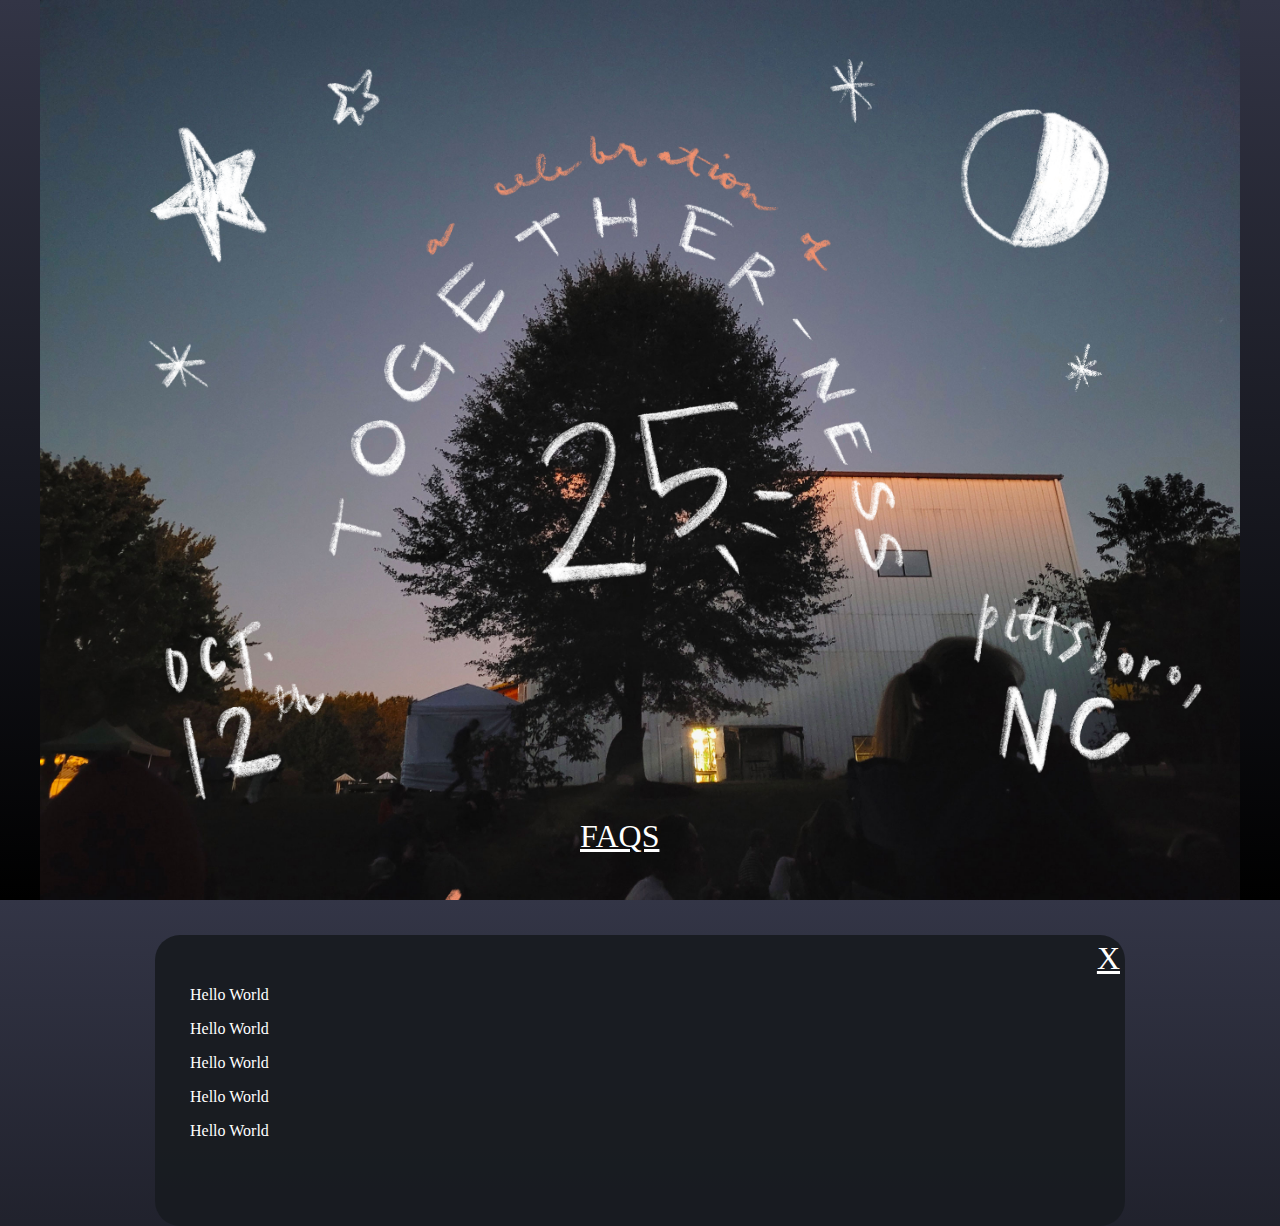
==== index.html @ 1de4e4ea "Started save the date build out" ====
<!DOCTYPE html>
<html lang="en">
	<head>
		<meta charset="UTF-8">
		<meta name="viewport" content="width=device-width, initial-scale=1.0">
		<meta http-equiv="X-UA-Compatible" content="ie=edge">
		<title>Togetherness 25</title>
		<link rel="stylesheet" href="css/togetherness25.css">
		<script src="js/jquery.js" type="text/javascript"></script>
		<script src="js/togetherness25.js" type="text/javascript"></script>
	</head>
	<body>
		<div class="hero">
			<img src="/images/togetherness.png" alt="A Celebration of Togetherness" class="hero__togetherness">
			<img src="/images/star-left-big.png" alt="Star" class="hero__star--left-big">
			<img src="/images/star-left-small-1.png" alt="Star" class="hero__star--left-small-1">
			<img src="/images/star-left-small-2.png" alt="Star" class="hero__star--left-small-2">
			<img src="/images/star-right-small-1.png" alt="Star" class="hero__star--right-small-1">
			<img src="/images/star-right-small-2.png" alt="Star" class="hero__star--right-small-2">
			<img src="/images/date.png" alt="Oct 12th" class="hero__date">
			<img src="/images/location.png" alt="Pittsboro, NC" class="hero__location">
			<div class="hero__moon">
				<img src="/images/moon.png" alt="Moon">
				<img src="/images/moon-pink.png" alt="Moon">
			</div>
			<div class="hero__two">
				<img src="/images/2.png" alt="2" class="hero__two__image">
				<img src="/images/2025.png" alt="2025" class="hero__two__hover">
			</div>
			<div class="hero__five">
				<img src="/images/5.png" alt="5" class="hero__five__image">
				<img src="/images/25-years.png" alt="25 Years" class="hero__five__hover">
			</div>
			<a href="#" class="hero__faqs">FAQS</a>
		</div>
		<div class="faqs">
			<a href="#" class="faqs__close">X</a>
			<p>Hello World</p>
			<p>Hello World</p>
			<p>Hello World</p>
			<p>Hello World</p>
			<p>Hello World</p>
		</div>
	</body>
</html>
---- css/togetherness25.css ----
.faqs{background:rgba(24,27,33,.95);border-radius:25px;bottom:-35px;color:#fff;left:50%;max-width:900px;padding:35px 35px 70px;position:absolute;transform:translate(-50%, 100%);transition:.2s all ease-out;width:80%}.faqs--active{transform:translate(-50%, 0%)}.faqs__close{color:#fff;font-size:2rem;position:absolute;right:5px;top:5px}.hero{aspect-ratio:3/2.25;background-image:url("/images/the-plant.jpg");background-position:top center;background-size:cover;margin:0 auto;max-height:100%;max-width:100%;position:relative}@media all and (max-width: 769px){.hero{left:50%;max-width:none;position:absolute;transform:translate(-48%, -13%);width:176%}}.hero__date{left:10.39%;top:69%;width:13.37%}.hero__faqs{bottom:5%;color:#fff;font-size:2rem;left:45%;position:absolute}.hero__five{left:49.75%;position:absolute;top:44.53%;width:13.05%}.hero__five:hover .hero__five__hover{display:block}.hero__five__hover{display:none;left:-67%;pointer-events:none;position:absolute;top:4px;width:206%}.hero__five__image{width:100%}.hero img{height:auto;position:absolute}.hero__location{left:77.8%;top:65.89%;width:19%}.hero__moon{left:76.67%;position:absolute;top:12.06%;width:12.39%}.hero__moon:hover img:last-of-type{display:block}.hero__moon img{width:100%}.hero__moon img:last-of-type{display:none;left:6px;position:relative;top:7px}.hero__star--left-big{animation:star-left-big .85s step-end infinite;left:9.16%;top:14.1%;width:9.77%}.hero__star--left-small-1{animation:star-left-small-one 2s step-end infinite;left:8.97%;top:37.89%;width:5.01%}.hero__star--left-small-2{animation:star-left-small-two 1.25s step-end infinite;left:23.91%;top:7.66%;width:4.4%}.hero__star--right-small-1{animation:star-right-small-one .85s step-end infinite;left:65.84%;top:6.54%;width:3.74%}.hero__star--right-small-2{animation:star-right-small-two .65s step-end infinite;left:85.39%;top:38.08%;width:3.2%}.hero__togetherness{position:absolute;left:24%;top:15%;width:48%}.hero__two{left:41.68%;position:absolute;top:46.85%;width:8.87%}.hero__two:hover .hero__two__hover{display:block}.hero__two__hover{display:none;left:-98%;position:absolute;top:-17px;width:290%;z-index:50}.hero__two__image{width:100%}@keyframes star-left-big{0%{transform:rotate(0deg)}50%{transform:rotate(12deg)}}@keyframes star-left-small-one{0%{transform:rotate(0deg)}25%{transform:rotate(-45deg)}50%{transform:rotate(-90deg)}75%{transform:rotate(-135deg)}100%{transform:rotate(-180deg)}}@keyframes star-left-small-two{0%{transform:rotate(0deg)}25%{transform:rotate(9deg)}50%{transform:rotate(0deg)}75%{transform:rotate(-14deg)}}@keyframes star-right-small-one{0%{transform:rotate(0deg)}25%{transform:rotate(15deg)}50%{transform:rotate(0deg)}75%{transform:rotate(-15deg)}}@keyframes star-right-small-two{0%{transform:rotate(0deg)}50%{transform:rotate(-7deg)}}body,html{height:100%;margin:0;overflow:hidden;padding:0;width:100%}body{background:linear-gradient(0deg, rgb(0, 0, 0) 0%, rgb(51, 53, 70) 100%)}
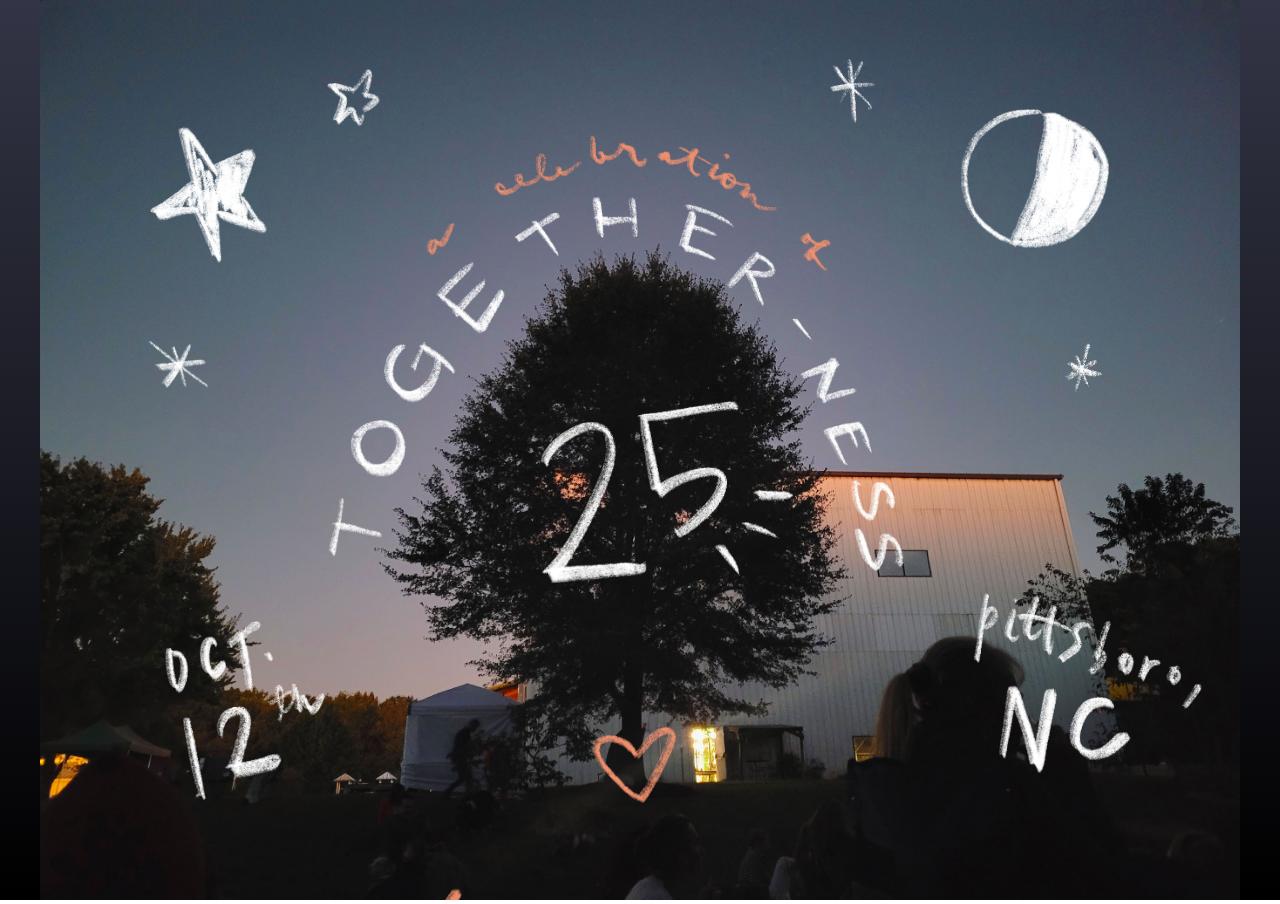
==== commit d654d6a7: "Initial build out" ====
--- a/index.html
+++ b/index.html
@@ -11,14 +11,18 @@
 	</head>
 	<body>
 		<div class="hero">
+			<img src="/images/the-plant.jpg" alt="The Plant" class="hero__background">
 			<img src="/images/togetherness.png" alt="A Celebration of Togetherness" class="hero__togetherness">
-			<img src="/images/star-left-big.png" alt="Star" class="hero__star--left-big">
 			<img src="/images/star-left-small-1.png" alt="Star" class="hero__star--left-small-1">
 			<img src="/images/star-left-small-2.png" alt="Star" class="hero__star--left-small-2">
 			<img src="/images/star-right-small-1.png" alt="Star" class="hero__star--right-small-1">
 			<img src="/images/star-right-small-2.png" alt="Star" class="hero__star--right-small-2">
 			<img src="/images/date.png" alt="Oct 12th" class="hero__date">
 			<img src="/images/location.png" alt="Pittsboro, NC" class="hero__location">
+			<div class="hero__star--left-big">
+				<img src="/images/star-left-big.png" alt="Star">
+				<img src="/images/star-left-big-hover.png" alt="Star">
+			</div>
 			<div class="hero__moon">
 				<img src="/images/moon.png" alt="Moon">
 				<img src="/images/moon-pink.png" alt="Moon">
@@ -31,15 +35,18 @@
 				<img src="/images/5.png" alt="5" class="hero__five__image">
 				<img src="/images/25-years.png" alt="25 Years" class="hero__five__hover">
 			</div>
-			<a href="#" class="hero__faqs">FAQS</a>
-		</div>
-		<div class="faqs">
-			<a href="#" class="faqs__close">X</a>
-			<p>Hello World</p>
-			<p>Hello World</p>
-			<p>Hello World</p>
-			<p>Hello World</p>
-			<p>Hello World</p>
+			<div class="info">
+				<div class="info__content">
+					<img src="/images/wait-what-is-this.png" alt="Wait, what is this?" class="info__content__title">
+					<p>Technically, this year marks 25 years of the two of us having partnered up. But really, this is about all of us! We may have hooked up with you since then, or maybe you’ve been with us for much longer. In any case — if, like us, you were just looking for an excuse to get together IRL and dance in a pre-fab box in the middle of nowhere, then LET THIS BE IT.</p>
+				</div>
+				<div class="info__heart">
+					<img src="/images/heart.png" alt="More Info">
+					<div class="info__heart__hover">
+						<img src="/images/heart-hover.png" alt="More Info">
+					</div>
+				</div>
+			</div>
 		</div>
 	</body>
 </html>--- a/css/togetherness25.css
+++ b/css/togetherness25.css
@@ -1 +1 @@
-.faqs{background:rgba(24,27,33,.95);border-radius:25px;bottom:-35px;color:#fff;left:50%;max-width:900px;padding:35px 35px 70px;position:absolute;transform:translate(-50%, 100%);transition:.2s all ease-out;width:80%}.faqs--active{transform:translate(-50%, 0%)}.faqs__close{color:#fff;font-size:2rem;position:absolute;right:5px;top:5px}.hero{aspect-ratio:3/2.25;background-image:url("/images/the-plant.jpg");background-position:top center;background-size:cover;margin:0 auto;max-height:100%;max-width:100%;position:relative}@media all and (max-width: 769px){.hero{left:50%;max-width:none;position:absolute;transform:translate(-48%, -13%);width:176%}}.hero__date{left:10.39%;top:69%;width:13.37%}.hero__faqs{bottom:5%;color:#fff;font-size:2rem;left:45%;position:absolute}.hero__five{left:49.75%;position:absolute;top:44.53%;width:13.05%}.hero__five:hover .hero__five__hover{display:block}.hero__five__hover{display:none;left:-67%;pointer-events:none;position:absolute;top:4px;width:206%}.hero__five__image{width:100%}.hero img{height:auto;position:absolute}.hero__location{left:77.8%;top:65.89%;width:19%}.hero__moon{left:76.67%;position:absolute;top:12.06%;width:12.39%}.hero__moon:hover img:last-of-type{display:block}.hero__moon img{width:100%}.hero__moon img:last-of-type{display:none;left:6px;position:relative;top:7px}.hero__star--left-big{animation:star-left-big .85s step-end infinite;left:9.16%;top:14.1%;width:9.77%}.hero__star--left-small-1{animation:star-left-small-one 2s step-end infinite;left:8.97%;top:37.89%;width:5.01%}.hero__star--left-small-2{animation:star-left-small-two 1.25s step-end infinite;left:23.91%;top:7.66%;width:4.4%}.hero__star--right-small-1{animation:star-right-small-one .85s step-end infinite;left:65.84%;top:6.54%;width:3.74%}.hero__star--right-small-2{animation:star-right-small-two .65s step-end infinite;left:85.39%;top:38.08%;width:3.2%}.hero__togetherness{position:absolute;left:24%;top:15%;width:48%}.hero__two{left:41.68%;position:absolute;top:46.85%;width:8.87%}.hero__two:hover .hero__two__hover{display:block}.hero__two__hover{display:none;left:-98%;position:absolute;top:-17px;width:290%;z-index:50}.hero__two__image{width:100%}@keyframes star-left-big{0%{transform:rotate(0deg)}50%{transform:rotate(12deg)}}@keyframes star-left-small-one{0%{transform:rotate(0deg)}25%{transform:rotate(-45deg)}50%{transform:rotate(-90deg)}75%{transform:rotate(-135deg)}100%{transform:rotate(-180deg)}}@keyframes star-left-small-two{0%{transform:rotate(0deg)}25%{transform:rotate(9deg)}50%{transform:rotate(0deg)}75%{transform:rotate(-14deg)}}@keyframes star-right-small-one{0%{transform:rotate(0deg)}25%{transform:rotate(15deg)}50%{transform:rotate(0deg)}75%{transform:rotate(-15deg)}}@keyframes star-right-small-two{0%{transform:rotate(0deg)}50%{transform:rotate(-7deg)}}body,html{height:100%;margin:0;overflow:hidden;padding:0;width:100%}body{background:linear-gradient(0deg, rgb(0, 0, 0) 0%, rgb(51, 53, 70) 100%)}
+@import"https://fonts.googleapis.com/css2?family=Source+Sans+3:ital,wght@0,300;1,300&display=swap";.hero{aspect-ratio:3/2.25;margin:0 auto;max-height:100%;max-width:100%;position:relative;top:50%;transform:translateY(-50%)}@media all and (max-width: 1024px){.hero{aspect-ratio:unset;overflow:hidden;transform:none;width:100%}}.hero__background{height:100%;object-fit:cover;position:relative;width:100%}@media all and (max-width: 1024px){.hero__background{margin:-15% 0 0 -40%;position:relative;width:187%}}.hero__date{left:10.39%;position:absolute;top:69%;width:13.37%}@media all and (max-width: 1024px){.hero__date{left:9.39%;top:49%;width:24%}}@media all and (max-width: 769px){.hero__date{top:39%}}@media all and (max-width: 400px){.hero__date{top:35%}}.hero__faqs{bottom:5%;color:#fff;font-size:2rem;left:45%;position:absolute}.hero__five{left:49.75%;position:absolute;top:44.53%;width:13.05%}@media all and (max-width: 1024px){.hero__five{left:52%;top:29%;width:18%}}@media all and (max-width: 769px){.hero__five{top:24%}}@media all and (max-width: 400px){.hero__five{top:20.3%}}.hero__five:hover .hero__five__hover{display:block}.hero__five__hover{display:none;left:-67%;pointer-events:none;position:absolute;top:4px;width:206%}@media all and (max-width: 1024px){.hero__five__hover{animation:five 4s step-end infinite;display:block;visibility:hidden}}@media all and (max-width: 400px){.hero__five__hover{top:3.5%}}.hero__five__image{width:100%}.hero img{height:auto}.hero__location{left:77.8%;position:absolute;top:65.89%;width:19%}@media all and (max-width: 1024px){.hero__location{left:61.8%;top:48.89%;width:32%}}@media all and (max-width: 769px){.hero__location{top:39.89%}}@media all and (max-width: 400px){.hero__location{top:34.89%}}.hero__moon{left:76.67%;position:absolute;top:12.06%;width:12.39%}@media all and (max-width: 1024px){.hero__moon{left:82%;top:4%}}.hero__moon:hover img:last-of-type{display:block}.hero__moon img{position:absolute;width:100%}.hero__moon img:last-of-type{display:none;left:6px;position:relative;top:7px}.hero__star{position:absolute}.hero__star--left-big{animation:star-left-big .85s step-end infinite;left:9.16%;position:absolute;top:14.1%;width:9.77%}@media all and (max-width: 1024px){.hero__star--left-big{left:6%;top:4.1%;width:9.5%}}.hero__star--left-big img{width:100%}.hero__star--left-big img:last-of-type{display:none;left:6px;position:relative;top:-37px}.hero__star--left-small-1{animation:star-left-small-one 2s step-end infinite;left:8.97%;position:absolute;top:37.89%;width:5.01%}@media all and (max-width: 1024px){.hero__star--left-small-1{left:4%;top:13%;width:7%}}.hero__star--left-small-2{animation:star-left-small-two 1.25s step-end infinite;left:23.91%;position:absolute;top:7.66%;width:4.4%}@media all and (max-width: 1024px){.hero__star--left-small-2{left:21%;top:2%}}.hero__star--right-small-1{animation:star-right-small-one .85s step-end infinite;left:65.84%;position:absolute;top:6.54%;width:3.74%}@media all and (max-width: 1024px){.hero__star--right-small-1{left:74%;top:2%}}.hero__star--right-small-2{animation:star-right-small-two .65s step-end infinite;left:85.39%;position:absolute;top:38.08%;width:3.2%}@media all and (max-width: 1024px){.hero__star--right-small-2{left:88%;top:13%;width:5%}}.hero__togetherness{position:absolute;left:24%;top:15%;width:48%}@media all and (max-width: 1024px){.hero__togetherness{left:7%;top:2%;width:85%}}.hero__two{left:41.68%;position:absolute;top:46.85%;width:8.87%}@media all and (max-width: 1024px){.hero__two{left:40%;top:30.3%;width:12%}}@media all and (max-width: 769px){.hero__two{top:25.3%}}@media all and (max-width: 400px){.hero__two{top:21.3%}}.hero__two:hover .hero__two__hover{display:block}.hero__two__hover{display:none;left:-98%;position:absolute;top:-17px;width:290%;z-index:50}@media all and (max-width: 1024px){.hero__two__hover{animation:two 4s step-end infinite;display:block;visibility:hidden;top:-11%}}.hero__two__image{width:100%}@keyframes star-left-big{0%{transform:rotate(0deg)}50%{transform:rotate(12deg)}}@keyframes star-left-small-one{0%{transform:rotate(0deg)}25%{transform:rotate(-45deg)}50%{transform:rotate(-90deg)}75%{transform:rotate(-135deg)}100%{transform:rotate(-180deg)}}@keyframes star-left-small-two{0%{transform:rotate(0deg)}25%{transform:rotate(9deg)}50%{transform:rotate(0deg)}75%{transform:rotate(-14deg)}}@keyframes star-right-small-one{0%{transform:rotate(0deg)}25%{transform:rotate(15deg)}50%{transform:rotate(0deg)}75%{transform:rotate(-15deg)}}@keyframes star-right-small-two{0%{transform:rotate(0deg)}50%{transform:rotate(-7deg)}}@keyframes five{0%{visibility:hidden}25%{visibility:visible}50%{visibility:hidden}}@keyframes two{0%{visibility:hidden}75%{visibility:visible}}.info{background:rgba(24,27,33,0);border-radius:25px;bottom:7%;color:#fff;left:49.5%;max-width:500px;overflow:hidden;padding:30px;position:absolute;transform:translate(-50%, 0%);transition:.2s all ease-out;width:80%}@media all and (max-width: 1024px){.info{background:linear-gradient(0deg, rgb(13, 13, 13) 95%, rgba(13, 13, 13, 0) 100%);border-radius:0;margin:-34px 0 0;max-width:100%;position:relative;width:calc(100% - 60px)}}.info--active{background:rgba(24,27,33,.95)}.info--active .info__content{max-height:500px}.info--active .info__heart__hover{max-height:100px}.info__content{max-height:0;overflow:hidden;transition:.2s all ease-out}@media all and (max-width: 1024px){.info__content{max-height:1000px}}.info__content p{font-family:"Source Sans 3",Helvetica,Arial,sans-serif;font-size:1.125rem;font-weight:300;line-height:2rem;text-align:center}@media all and (max-width: 1024px){.info__content p{margin:20px auto 35px;max-width:500px}}.info__content__title{display:block;margin:0 auto;width:90%}@media all and (max-width: 1024px){.info__content__title{max-width:500px;width:100%}}.info__content img{position:relative}.info__heart{cursor:pointer;margin:0 auto;position:relative;width:17%}@media all and (max-width: 1024px){.info__heart{width:85px}}.info__heart:hover .info__heart__hover{max-height:100px}.info__heart__hover{max-height:0;overflow:hidden;pointer-events:none;position:absolute;top:0;transition:.2s all ease-out}@media all and (max-width: 1024px){.info__heart__hover{max-height:100px}}.info__heart img{position:relative;width:100%}body,html{height:100%;margin:0;overflow:hidden;padding:0;width:100%}@media all and (max-width: 1024px){body,html{height:auto;overflow:unset}}body{background:linear-gradient(0deg, rgb(0, 0, 0) 0%, rgb(51, 53, 70) 100%)}@media all and (max-width: 1024px){body{background:#0d0d0d}}
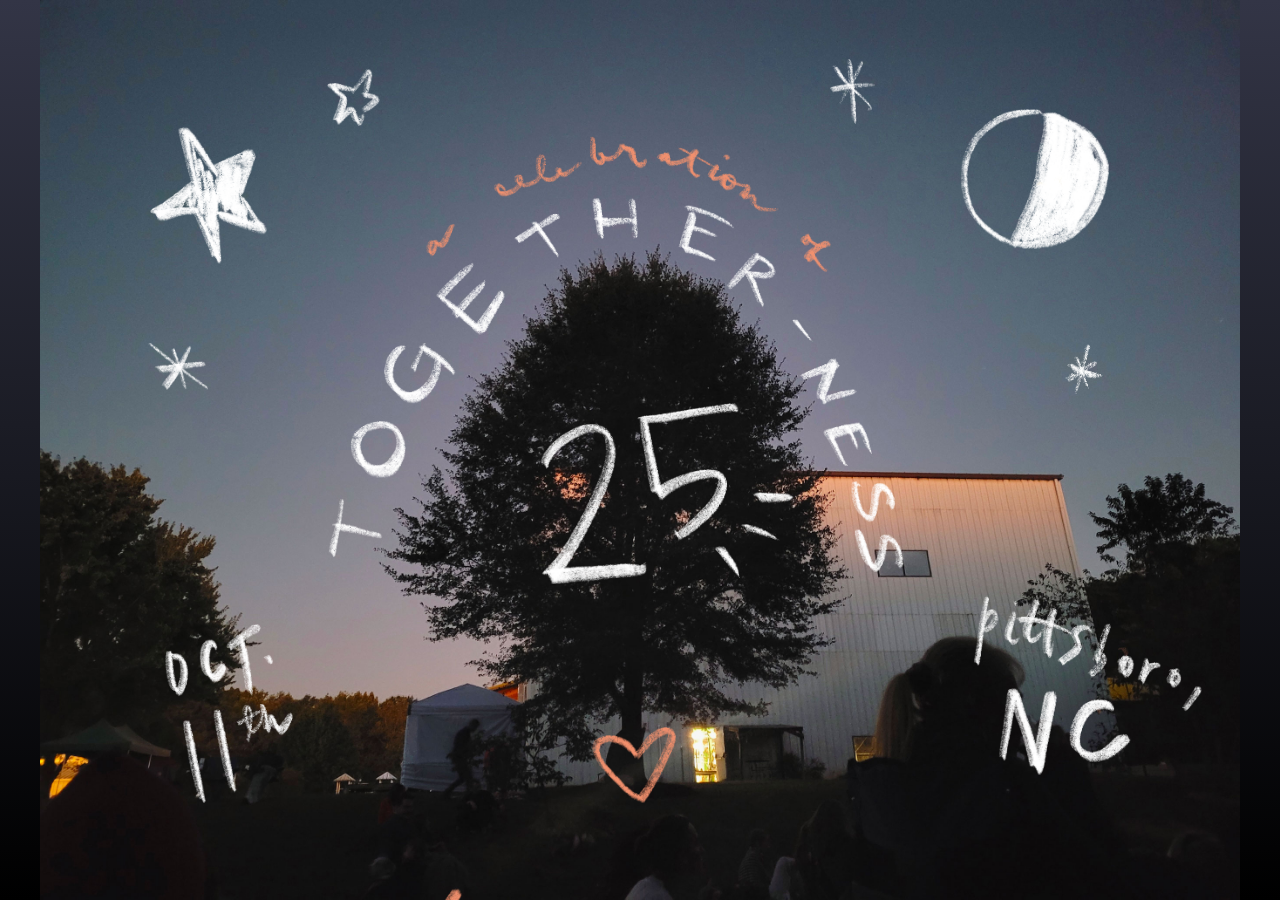
==== commit 4eacde4b: "Finished save the date" ====
--- a/index.html
+++ b/index.html
@@ -5,35 +5,42 @@
 		<meta name="viewport" content="width=device-width, initial-scale=1.0">
 		<meta http-equiv="X-UA-Compatible" content="ie=edge">
 		<title>Togetherness 25</title>
+		<link rel="icon" type="image/png" href="/images/favicon-96x96.png" sizes="96x96" />
+		<link rel="icon" type="image/svg+xml" href="/images/favicon.svg" />
+		<link rel="shortcut icon" href="/images/favicon.ico" />
+		<link rel="apple-touch-icon" sizes="180x180" href="/images/apple-touch-icon.png" />
+		<link rel="manifest" href="/site.webmanifest" />
 		<link rel="stylesheet" href="css/togetherness25.css">
 		<script src="js/jquery.js" type="text/javascript"></script>
 		<script src="js/togetherness25.js" type="text/javascript"></script>
 	</head>
 	<body>
-		<div class="hero">
-			<img src="/images/the-plant.jpg" alt="The Plant" class="hero__background">
-			<img src="/images/togetherness.png" alt="A Celebration of Togetherness" class="hero__togetherness">
-			<img src="/images/star-left-small-1.png" alt="Star" class="hero__star--left-small-1">
-			<img src="/images/star-left-small-2.png" alt="Star" class="hero__star--left-small-2">
-			<img src="/images/star-right-small-1.png" alt="Star" class="hero__star--right-small-1">
-			<img src="/images/star-right-small-2.png" alt="Star" class="hero__star--right-small-2">
-			<img src="/images/date.png" alt="Oct 12th" class="hero__date">
-			<img src="/images/location.png" alt="Pittsboro, NC" class="hero__location">
-			<div class="hero__star--left-big">
-				<img src="/images/star-left-big.png" alt="Star">
-				<img src="/images/star-left-big-hover.png" alt="Star">
-			</div>
-			<div class="hero__moon">
-				<img src="/images/moon.png" alt="Moon">
-				<img src="/images/moon-pink.png" alt="Moon">
-			</div>
-			<div class="hero__two">
-				<img src="/images/2.png" alt="2" class="hero__two__image">
-				<img src="/images/2025.png" alt="2025" class="hero__two__hover">
-			</div>
-			<div class="hero__five">
-				<img src="/images/5.png" alt="5" class="hero__five__image">
-				<img src="/images/25-years.png" alt="25 Years" class="hero__five__hover">
+		<main>
+			<div class="hero">
+				<img src="/images/the-plant.jpg" alt="The Plant" class="hero__background">
+				<img src="/images/togetherness.png" alt="A Celebration of Togetherness" class="hero__togetherness">
+				<img src="/images/star-left-small-1.png" alt="Star" class="hero__star--left-small-1">
+				<img src="/images/star-left-small-2.png" alt="Star" class="hero__star--left-small-2">
+				<img src="/images/star-right-small-1.png" alt="Star" class="hero__star--right-small-1">
+				<img src="/images/star-right-small-2.png" alt="Star" class="hero__star--right-small-2">
+				<img src="/images/date.png" alt="Oct 12th" class="hero__date">
+				<img src="/images/location.png" alt="Pittsboro, NC" class="hero__location">
+				<div class="hero__star--left-big">
+					<img src="/images/star-left-big.png" alt="Star">
+					<img src="/images/star-left-big-hover.png" alt="Star">
+				</div>
+				<div class="hero__moon">
+					<img src="/images/moon.png" alt="Moon">
+					<img src="/images/moon-pink.png" alt="Moon">
+				</div>
+				<div class="hero__two">
+					<img src="/images/2.png" alt="2" class="hero__two__image">
+					<img src="/images/2025.png" alt="2025" class="hero__two__hover">
+				</div>
+				<div class="hero__five">
+					<img src="/images/5.png" alt="5" class="hero__five__image">
+					<img src="/images/25-years.png" alt="25 Years" class="hero__five__hover">
+				</div>
 			</div>
 			<div class="info">
 				<div class="info__content">
@@ -47,6 +54,6 @@
 					</div>
 				</div>
 			</div>
-		</div>
+		</main>
 	</body>
 </html>--- a/css/togetherness25.css
+++ b/css/togetherness25.css
@@ -1 +1 @@
-@import"https://fonts.googleapis.com/css2?family=Source+Sans+3:ital,wght@0,300;1,300&display=swap";.hero{aspect-ratio:3/2.25;margin:0 auto;max-height:100%;max-width:100%;position:relative;top:50%;transform:translateY(-50%)}@media all and (max-width: 1024px){.hero{aspect-ratio:unset;overflow:hidden;transform:none;width:100%}}.hero__background{height:100%;object-fit:cover;position:relative;width:100%}@media all and (max-width: 1024px){.hero__background{margin:-15% 0 0 -40%;position:relative;width:187%}}.hero__date{left:10.39%;position:absolute;top:69%;width:13.37%}@media all and (max-width: 1024px){.hero__date{left:9.39%;top:49%;width:24%}}@media all and (max-width: 769px){.hero__date{top:39%}}@media all and (max-width: 400px){.hero__date{top:35%}}.hero__faqs{bottom:5%;color:#fff;font-size:2rem;left:45%;position:absolute}.hero__five{left:49.75%;position:absolute;top:44.53%;width:13.05%}@media all and (max-width: 1024px){.hero__five{left:52%;top:29%;width:18%}}@media all and (max-width: 769px){.hero__five{top:24%}}@media all and (max-width: 400px){.hero__five{top:20.3%}}.hero__five:hover .hero__five__hover{display:block}.hero__five__hover{display:none;left:-67%;pointer-events:none;position:absolute;top:4px;width:206%}@media all and (max-width: 1024px){.hero__five__hover{animation:five 4s step-end infinite;display:block;visibility:hidden}}@media all and (max-width: 400px){.hero__five__hover{top:3.5%}}.hero__five__image{width:100%}.hero img{height:auto}.hero__location{left:77.8%;position:absolute;top:65.89%;width:19%}@media all and (max-width: 1024px){.hero__location{left:61.8%;top:48.89%;width:32%}}@media all and (max-width: 769px){.hero__location{top:39.89%}}@media all and (max-width: 400px){.hero__location{top:34.89%}}.hero__moon{left:76.67%;position:absolute;top:12.06%;width:12.39%}@media all and (max-width: 1024px){.hero__moon{left:82%;top:4%}}.hero__moon:hover img:last-of-type{display:block}.hero__moon img{position:absolute;width:100%}.hero__moon img:last-of-type{display:none;left:6px;position:relative;top:7px}.hero__star{position:absolute}.hero__star--left-big{animation:star-left-big .85s step-end infinite;left:9.16%;position:absolute;top:14.1%;width:9.77%}@media all and (max-width: 1024px){.hero__star--left-big{left:6%;top:4.1%;width:9.5%}}.hero__star--left-big img{width:100%}.hero__star--left-big img:last-of-type{display:none;left:6px;position:relative;top:-37px}.hero__star--left-small-1{animation:star-left-small-one 2s step-end infinite;left:8.97%;position:absolute;top:37.89%;width:5.01%}@media all and (max-width: 1024px){.hero__star--left-small-1{left:4%;top:13%;width:7%}}.hero__star--left-small-2{animation:star-left-small-two 1.25s step-end infinite;left:23.91%;position:absolute;top:7.66%;width:4.4%}@media all and (max-width: 1024px){.hero__star--left-small-2{left:21%;top:2%}}.hero__star--right-small-1{animation:star-right-small-one .85s step-end infinite;left:65.84%;position:absolute;top:6.54%;width:3.74%}@media all and (max-width: 1024px){.hero__star--right-small-1{left:74%;top:2%}}.hero__star--right-small-2{animation:star-right-small-two .65s step-end infinite;left:85.39%;position:absolute;top:38.08%;width:3.2%}@media all and (max-width: 1024px){.hero__star--right-small-2{left:88%;top:13%;width:5%}}.hero__togetherness{position:absolute;left:24%;top:15%;width:48%}@media all and (max-width: 1024px){.hero__togetherness{left:7%;top:2%;width:85%}}.hero__two{left:41.68%;position:absolute;top:46.85%;width:8.87%}@media all and (max-width: 1024px){.hero__two{left:40%;top:30.3%;width:12%}}@media all and (max-width: 769px){.hero__two{top:25.3%}}@media all and (max-width: 400px){.hero__two{top:21.3%}}.hero__two:hover .hero__two__hover{display:block}.hero__two__hover{display:none;left:-98%;position:absolute;top:-17px;width:290%;z-index:50}@media all and (max-width: 1024px){.hero__two__hover{animation:two 4s step-end infinite;display:block;visibility:hidden;top:-11%}}.hero__two__image{width:100%}@keyframes star-left-big{0%{transform:rotate(0deg)}50%{transform:rotate(12deg)}}@keyframes star-left-small-one{0%{transform:rotate(0deg)}25%{transform:rotate(-45deg)}50%{transform:rotate(-90deg)}75%{transform:rotate(-135deg)}100%{transform:rotate(-180deg)}}@keyframes star-left-small-two{0%{transform:rotate(0deg)}25%{transform:rotate(9deg)}50%{transform:rotate(0deg)}75%{transform:rotate(-14deg)}}@keyframes star-right-small-one{0%{transform:rotate(0deg)}25%{transform:rotate(15deg)}50%{transform:rotate(0deg)}75%{transform:rotate(-15deg)}}@keyframes star-right-small-two{0%{transform:rotate(0deg)}50%{transform:rotate(-7deg)}}@keyframes five{0%{visibility:hidden}25%{visibility:visible}50%{visibility:hidden}}@keyframes two{0%{visibility:hidden}75%{visibility:visible}}.info{background:rgba(24,27,33,0);border-radius:25px;bottom:7%;color:#fff;left:49.5%;max-width:500px;overflow:hidden;padding:30px;position:absolute;transform:translate(-50%, 0%);transition:.2s all ease-out;width:80%}@media all and (max-width: 1024px){.info{background:linear-gradient(0deg, rgb(13, 13, 13) 95%, rgba(13, 13, 13, 0) 100%);border-radius:0;margin:-34px 0 0;max-width:100%;position:relative;width:calc(100% - 60px)}}.info--active{background:rgba(24,27,33,.95)}.info--active .info__content{max-height:500px}.info--active .info__heart__hover{max-height:100px}.info__content{max-height:0;overflow:hidden;transition:.2s all ease-out}@media all and (max-width: 1024px){.info__content{max-height:1000px}}.info__content p{font-family:"Source Sans 3",Helvetica,Arial,sans-serif;font-size:1.125rem;font-weight:300;line-height:2rem;text-align:center}@media all and (max-width: 1024px){.info__content p{margin:20px auto 35px;max-width:500px}}.info__content__title{display:block;margin:0 auto;width:90%}@media all and (max-width: 1024px){.info__content__title{max-width:500px;width:100%}}.info__content img{position:relative}.info__heart{cursor:pointer;margin:0 auto;position:relative;width:17%}@media all and (max-width: 1024px){.info__heart{width:85px}}.info__heart:hover .info__heart__hover{max-height:100px}.info__heart__hover{max-height:0;overflow:hidden;pointer-events:none;position:absolute;top:0;transition:.2s all ease-out}@media all and (max-width: 1024px){.info__heart__hover{max-height:100px}}.info__heart img{position:relative;width:100%}body,html{height:100%;margin:0;overflow:hidden;padding:0;width:100%}@media all and (max-width: 1024px){body,html{height:auto;overflow:unset}}body{background:linear-gradient(0deg, rgb(0, 0, 0) 0%, rgb(51, 53, 70) 100%)}@media all and (max-width: 1024px){body{background:#0d0d0d}}
+@import"https://fonts.googleapis.com/css2?family=Source+Sans+3:ital,wght@0,300;1,300&display=swap";.hero{position:relative}.hero__background{height:100%;object-fit:cover;position:relative;width:100%}@media all and (max-width: 1023px){.hero__background{margin:-15% 0 0 -40%;position:relative;width:187%}}.hero__date{left:10.39%;position:absolute;top:69%;width:13.37%}@media all and (max-width: 1023px){.hero__date{left:9.39%;top:71%;width:24%}}.hero__faqs{bottom:5%;color:#fff;font-size:2rem;left:45%;position:absolute}.hero__five{left:49.75%;position:absolute;top:44.53%;width:13.05%}@media all and (max-width: 1023px){.hero__five{left:52%;top:39%;width:18%}}.hero__five:hover .hero__five__hover{display:block}.hero__five__hover{display:none;left:-67%;pointer-events:none;position:absolute;top:4px;width:206%}@media all and (max-width: 1023px){.hero__five__hover{animation:five 4s step-end infinite;display:block;top:1%;visibility:hidden}}.hero__five__image{width:100%}.hero img{height:auto}.hero__location{left:77.8%;position:absolute;top:65.89%;width:19%}@media all and (max-width: 1023px){.hero__location{left:61.8%;top:69.89%;width:32%}}.hero__moon{left:76.67%;position:absolute;top:12.06%;width:12.39%}@media all and (max-width: 1023px){.hero__moon{left:83%;top:6%}}.hero__moon:hover img:last-of-type{display:block}.hero__moon img{position:absolute;width:100%}.hero__moon img:last-of-type{display:none;left:6px;position:relative;top:7px}.hero__star{position:absolute}.hero__star--left-big{animation:star-left-big .85s step-end infinite;left:9.16%;position:absolute;top:14.1%;width:9.77%}@media all and (max-width: 1023px){.hero__star--left-big{left:6%;top:9.1%;width:9.5%}}.hero__star--left-big img{width:100%}.hero__star--left-big img:last-of-type{display:none;left:6px;position:relative;top:-37px}.hero__star--left-small-1{animation:star-left-small-one 2s step-end infinite;left:8.97%;position:absolute;top:37.89%;width:5.01%}@media all and (max-width: 1023px){.hero__star--left-small-1{left:4%;top:25%;width:7%}}.hero__star--left-small-2{animation:star-left-small-two 1.25s step-end infinite;left:23.91%;position:absolute;top:7.66%;width:4.4%}@media all and (max-width: 1023px){.hero__star--left-small-2{left:21%;top:3%}}.hero__star--right-small-1{animation:star-right-small-one .85s step-end infinite;left:65.84%;position:absolute;top:6.54%;width:3.74%}@media all and (max-width: 1023px){.hero__star--right-small-1{left:75%;top:3%}}.hero__star--right-small-2{animation:star-right-small-two .65s step-end infinite;left:85.39%;position:absolute;top:38.08%;width:3.2%}@media all and (max-width: 1023px){.hero__star--right-small-2{left:90%;top:25%;width:5%}}.hero__togetherness{position:absolute;left:24%;top:15%;width:48%}@media all and (max-width: 1023px){.hero__togetherness{left:7%;top:2%;width:85%}}.hero__two{left:41.68%;position:absolute;top:46.85%;width:8.87%}@media all and (max-width: 1023px){.hero__two{left:40%;top:40.3%;width:12%}}.hero__two:hover .hero__two__hover{display:block}.hero__two__hover{display:none;left:-98%;position:absolute;top:-17px;width:290%;z-index:50}@media all and (max-width: 1023px){.hero__two__hover{animation:two 4s step-end infinite;display:block;visibility:hidden;top:-11%}}.hero__two__image{width:100%}@keyframes star-left-big{0%{transform:rotate(0deg)}50%{transform:rotate(12deg)}}@keyframes star-left-small-one{0%{transform:rotate(0deg)}25%{transform:rotate(-45deg)}50%{transform:rotate(-90deg)}75%{transform:rotate(-135deg)}100%{transform:rotate(-180deg)}}@keyframes star-left-small-two{0%{transform:rotate(0deg)}25%{transform:rotate(9deg)}50%{transform:rotate(0deg)}75%{transform:rotate(-14deg)}}@keyframes star-right-small-one{0%{transform:rotate(0deg)}25%{transform:rotate(15deg)}50%{transform:rotate(0deg)}75%{transform:rotate(-15deg)}}@keyframes star-right-small-two{0%{transform:rotate(0deg)}50%{transform:rotate(-7deg)}}@keyframes five{0%{visibility:hidden}25%{visibility:visible}50%{visibility:hidden}}@keyframes two{0%{visibility:hidden}75%{visibility:visible}}.info{background:rgba(24,27,33,0);border-radius:25px;bottom:7%;color:#fff;left:49.5%;max-width:500px;overflow:hidden;padding:30px;position:absolute;transform:translate(-50%, 0%);transition:.2s all ease-out;width:80%}@media all and (max-width: 1023px){.info{background:linear-gradient(0deg, rgb(13, 13, 13) 95%, rgba(13, 13, 13, 0) 100%);border-radius:0;margin:-34px 0 0;max-width:100%;position:relative;width:calc(100% - 60px)}}.info--active{background:rgba(24,27,33,.95)}@media all and (max-width: 1023px){.info--active{background:linear-gradient(0deg, rgb(13, 13, 13) 95%, rgba(13, 13, 13, 0) 100%)}}.info--active .info__content{max-height:500px}.info--active .info__heart__hover{max-height:100px}.info__content{max-height:0;overflow:hidden;transition:.2s all ease-out}@media all and (max-width: 1023px){.info__content{max-height:1000px}}.info__content p{font-family:"Source Sans 3",Helvetica,Arial,sans-serif;font-size:1.125rem;font-weight:300;line-height:2rem;text-align:center}@media all and (max-width: 1023px){.info__content p{margin:20px auto 35px;max-width:500px}}.info__content__title{display:block;margin:0 auto;width:90%}@media all and (max-width: 1023px){.info__content__title{margin:35px auto 0;max-width:500px;width:100%}}.info__content img{position:relative}.info__heart{cursor:pointer;margin:0 auto;position:relative;width:17%}@media all and (max-width: 1023px){.info__heart{width:65px}}.info__heart:hover .info__heart__hover{max-height:100px}.info__heart__hover{max-height:0;overflow:hidden;pointer-events:none;position:absolute;top:0;transition:.2s all ease-out}@media all and (max-width: 1023px){.info__heart__hover{max-height:100px}}.info__heart img{position:relative;width:100%}body,html{height:100%;margin:0;overflow:hidden;padding:0;width:100%}@media all and (max-width: 1023px){body,html{height:auto;overflow:unset}}body{background:linear-gradient(0deg, rgb(0, 0, 0) 0%, rgb(51, 53, 70) 100%)}@media all and (max-width: 1023px){body{background:#0d0d0d}}main{aspect-ratio:3/2.25;margin:0 auto;max-height:100%;max-width:100%;position:relative;top:50%;transform:translateY(-50%)}@media all and (max-width: 1023px){main{aspect-ratio:unset;overflow:hidden;transform:none;width:100%}}
